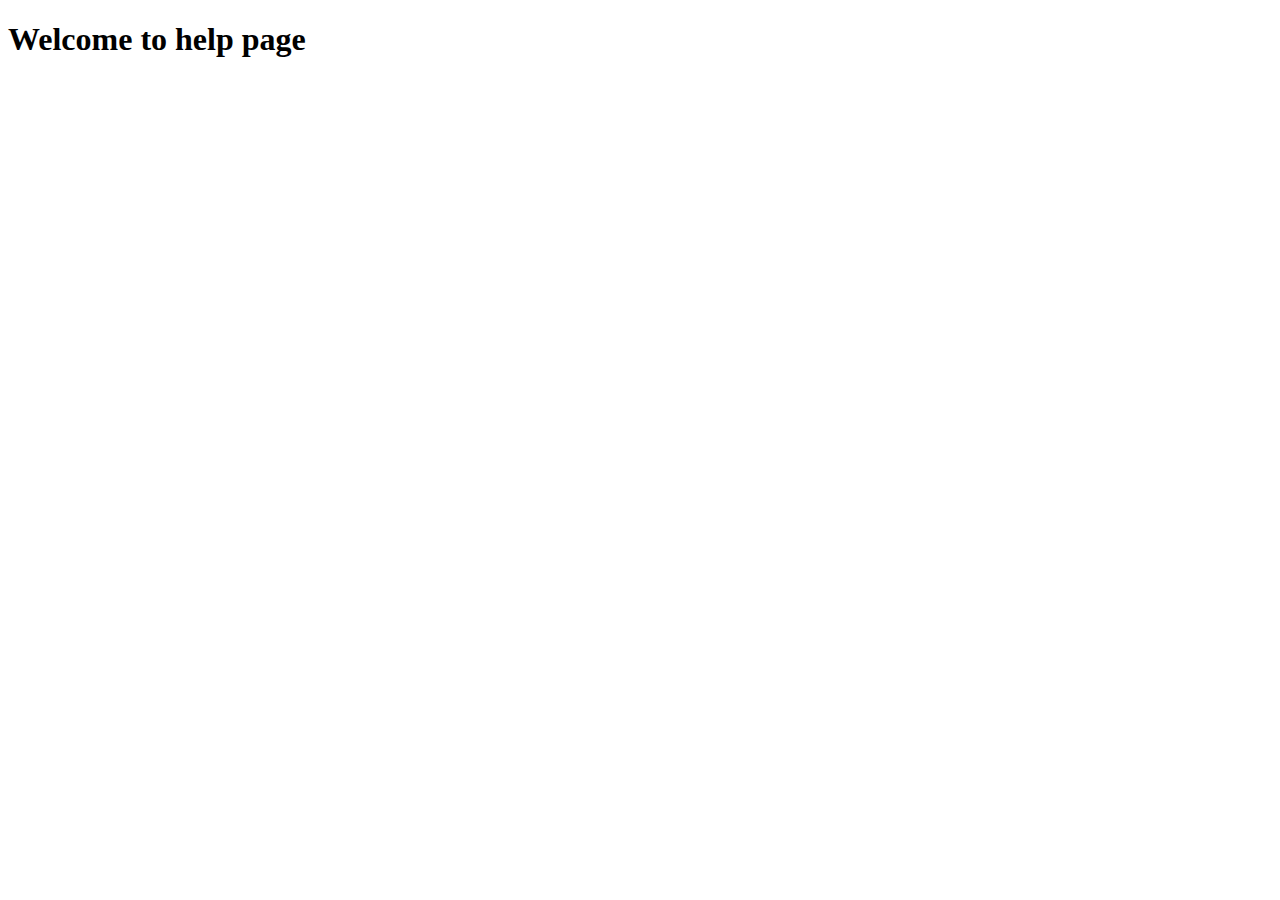
==== help.html @ 8f40b674 "add sign-up form" ====
<!DOCTYPE html>
<html lang="en">
<head>
    <meta charset="UTF-8">
    <meta name="viewport" content="width=device-width, initial-scale=1.0">
    <title>Help</title>
</head>
<body>
    <header>
        <h1>Welcome to help page</h1>
    </header>
</body>
</html>
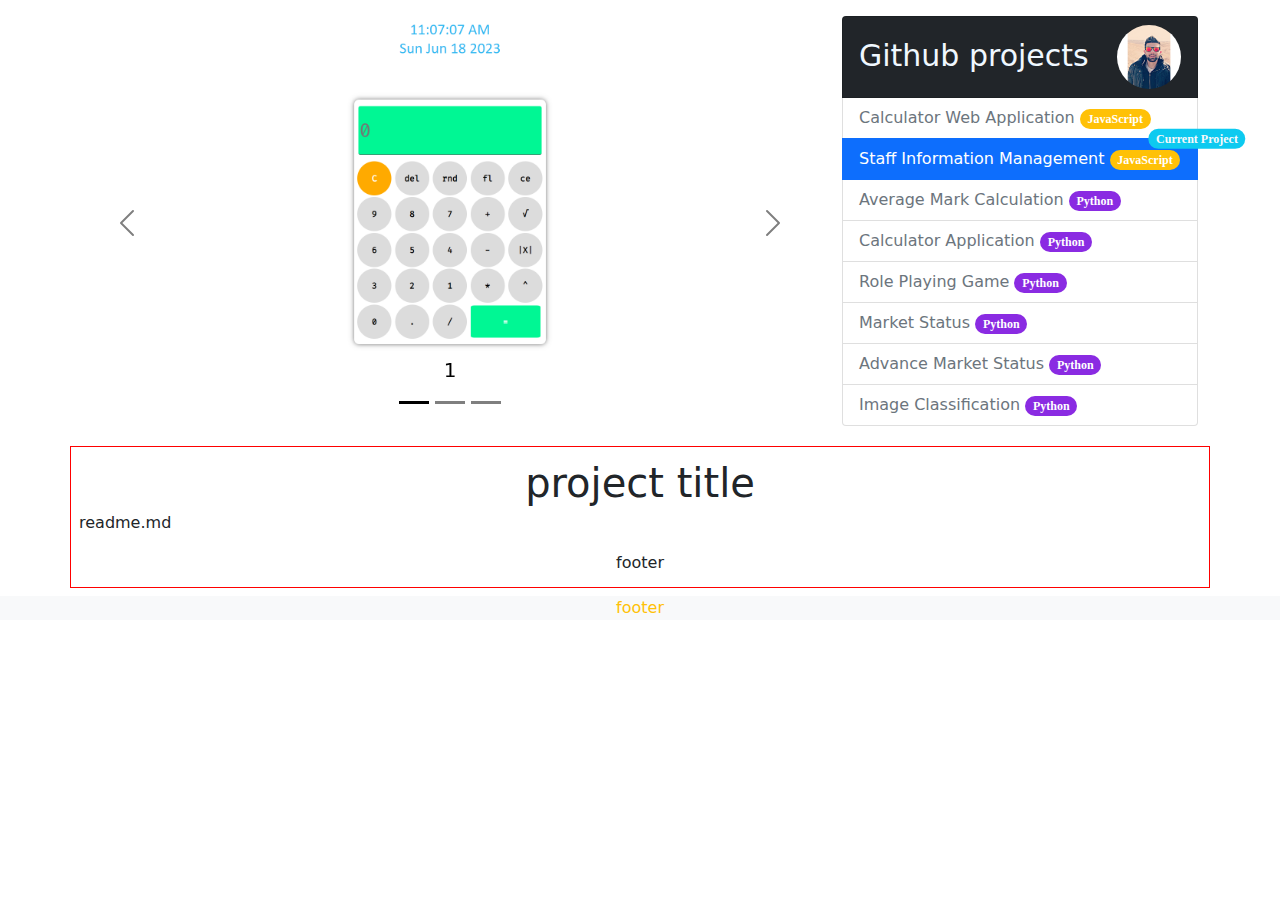
==== commit 3f14c379: "add help.html file" ====
--- a/help.html
+++ b/help.html
@@ -1,13 +1,129 @@
 <!DOCTYPE html>
 <html lang="en">
+
 <head>
     <meta charset="UTF-8">
     <meta name="viewport" content="width=device-width, initial-scale=1.0">
     <title>Help</title>
+    <link rel="stylesheet" href="styles/bootstrap/css/bootstrap.min.css">
+    <link rel="stylesheet" href="styles/help.css">
+    <script src="styles/bootstrap/js/bootstrap.min.js"></script>
 </head>
+
 <body>
-    <header>
-        <h1>Welcome to help page</h1>
-    </header>
+    <header></header>
+    <main>
+        <div class="container mt-3">
+            <div class="row mb-3" id="first-row">
+                <div id="carouselExampleDark"
+                    class="col-xxl-8 col-xl-8 col-lg-8 col-md-7 col-sm-12 carousel carousel-dark slide"
+                    data-bs-ride="carousel">
+                    <div class="carousel-indicators">
+                        <button type="button" data-bs-target="#carouselExampleDark" data-bs-slide-to="0" class="active"
+                            aria-current="true" aria-label="Slide 1"></button>
+                        <button type="button" data-bs-target="#carouselExampleDark" data-bs-slide-to="1"
+                            aria-label="Slide 2"></button>
+                        <button type="button" data-bs-target="#carouselExampleDark" data-bs-slide-to="2"
+                            aria-label="Slide 3"></button>
+                    </div>
+                    <div class="carousel-inner">
+                        <div class="carousel-item active" data-bs-interval="10000">
+                            <img src="styles/images/calculator.png" class="d-block w-100" alt="...">
+                            <div class="carousel-caption d-none d-md-block">
+                                <h5>1</h5>
+                            </div>
+                        </div>
+                        <div class="carousel-item" data-bs-interval="2000">
+                            <img src="styles/images/calculator.png" class="d-block w-100" alt="...">
+                            <div class="carousel-caption d-none d-md-block">
+                                <h5>2</h5>
+                            </div>
+                        </div>
+                        <div class="carousel-item">
+                            <img src="styles/images/calculator.png" class="d-block w-100" alt="...">
+                            <div class="carousel-caption d-none d-md-block">
+                                <h5>3</h5>
+                            </div>
+                        </div>
+                    </div>
+                    <button class="carousel-control-prev" type="button" data-bs-target="#carouselExampleDark"
+                        data-bs-slide="prev">
+                        <span class="carousel-control-prev-icon" aria-hidden="true"></span>
+                        <span class="visually-hidden">Previous</span>
+                    </button>
+                    <button class="carousel-control-next" type="button" data-bs-target="#carouselExampleDark"
+                        data-bs-slide="next">
+                        <span class="carousel-control-next-icon" aria-hidden="true"></span>
+                        <span class="visually-hidden">Next</span>
+                    </button>
+                </div>
+                <div class="col-xxl-4 col-xl-4 col-lg-4 col-md-5 col-sm-12">
+                    <ul class="list-group">
+                        <li class="list-group-item  bg-dark list-head">
+                            <div class="profile-holder">
+                                <a href="https://github.com/sinavahabi" class="header d-inline-block mt-2"  title="github.com/sinavahabi">Github projects</a>
+                                <img src="styles/images/profile.JPEG" alt="profile photo" id="profile" class="d-inline-block float-end"  title="github.com/sinavahabi">
+                            </div>
+                        </li>
+                        <li class="list-group-item" aria-current="true" title="calculator-mini-project">
+                            <a href="https://github.com/sinavahabi/calculator-mini-project" class="text-muted">Calculator Web Application</a>
+                            <span class="badge rounded-pill bg-warning javascript">JavaScript</span>
+                        </li>
+                        <li class="list-group-item active" title="staff-info-mini-project">
+                            <a href="https://github.com/sinavahabi/staff-info-mini-project" class="active">Staff Information Management</a>
+                            <span class="badge rounded-pill bg-warning javascript">JavaScript</span>
+                            <span
+                                class="position-absolute top-0 start-100 translate-middle badge rounded-pill bg-info" title="login.html">
+                                <a href="login.html" class="text-light" target="_blank">Current Project</a>       
+                            </span>
+                        </li>
+                        <li class="list-group-item" title="AverageMiniProject">
+                            <a href="https://github.com/sinavahabi/AverageMiniProject" class="text-muted">Average Mark Calculation</a>
+                            <span class="badge rounded-pill python">Python</span>
+                        </li>
+                        <li class="list-group-item" title="CalculatorMiniProject">
+                            <a href="https://github.com/sinavahabi/CalculatorMiniProject" class="text-muted">Calculator Application</a>
+                            <span class="badge rounded-pill python">Python</span>
+                        </li>
+                        <li class="list-group-item" title="RPGMiniProject">
+                            <a href="https://github.com/sinavahabi/RPGMiniProject" class="text-muted">Role Playing Game</a>
+                            <span class="badge rounded-pill python">Python</span>
+                        </li>
+                        <li class="list-group-item" title="MarketsMiniProject">
+                            <a href="https://github.com/sinavahabi/MarketsMiniProject" class="text-muted">Market Status</a>
+                            <span class="badge rounded-pill python">Python</span>
+                        </li>
+                        <li class="list-group-item" title="AdvanceMarketsMiniProject">
+                            <a href="https://github.com/sinavahabi/AdvanceMarketsMiniProject" class="text-muted">Advance Market Status</a>
+                            <span class="badge rounded-pill python">Python</span>
+                        </li>
+                        <li class="list-group-item" title="MachineVisionMiniProject">
+                            <a href="https://github.com/sinavahabi/MachineVisionMiniProject" class="text-muted">Image Classification</a>
+                            <span class="badge rounded-pill python">Python</span>
+                        </li>
+                    </ul>
+                </div>
+            </div>
+            <div class="row mb-2" id="second-row">
+                <div class="paragraph p-2">
+                    <header>
+                        <h1 class="text-center m-1">project title</h1>
+                    </header>
+                    <main>
+                        <article>
+                            <p>readme.md</p>
+                        </article>
+                    </main>
+                    <footer class="text-center m-1">
+                        footer
+                    </footer>
+                </div>
+            </div>
+        </div>
+    </main>
+    <footer class="text-center text-warning bg-light">
+        footer
+    </footer>
 </body>
+
 </html>--- a/styles/help.css
+++ b/styles/help.css
@@ -0,0 +1,58 @@
+@media (max-width: 576px) {
+    .carousel {
+        display: flex;
+        order: 1;
+    }
+}
+
+a {
+    text-decoration: none;
+}
+
+
+a.active {
+    color: white;
+}  
+
+#profile {
+    border-radius: 50%;
+    width: 4em;
+    height: 4em;
+}
+
+#profile:hover {
+    cursor: pointer;
+}
+
+.header {
+    font-size: 30px;
+    font-weight: 400;
+    color: aliceblue;
+}
+
+a.header:hover {
+    color: blue;
+}
+
+li:hover {
+    color: white;
+    background-color: #eef0f1;
+    cursor: pointer;
+}
+
+li.list-head:hover {
+    cursor: default;
+}
+
+.badge {
+    font-family: "Fira Code";
+}
+
+.python {
+    background-color: blueviolet;
+}
+
+.paragraph {
+    width:100%;
+    border: 1px solid red;
+}
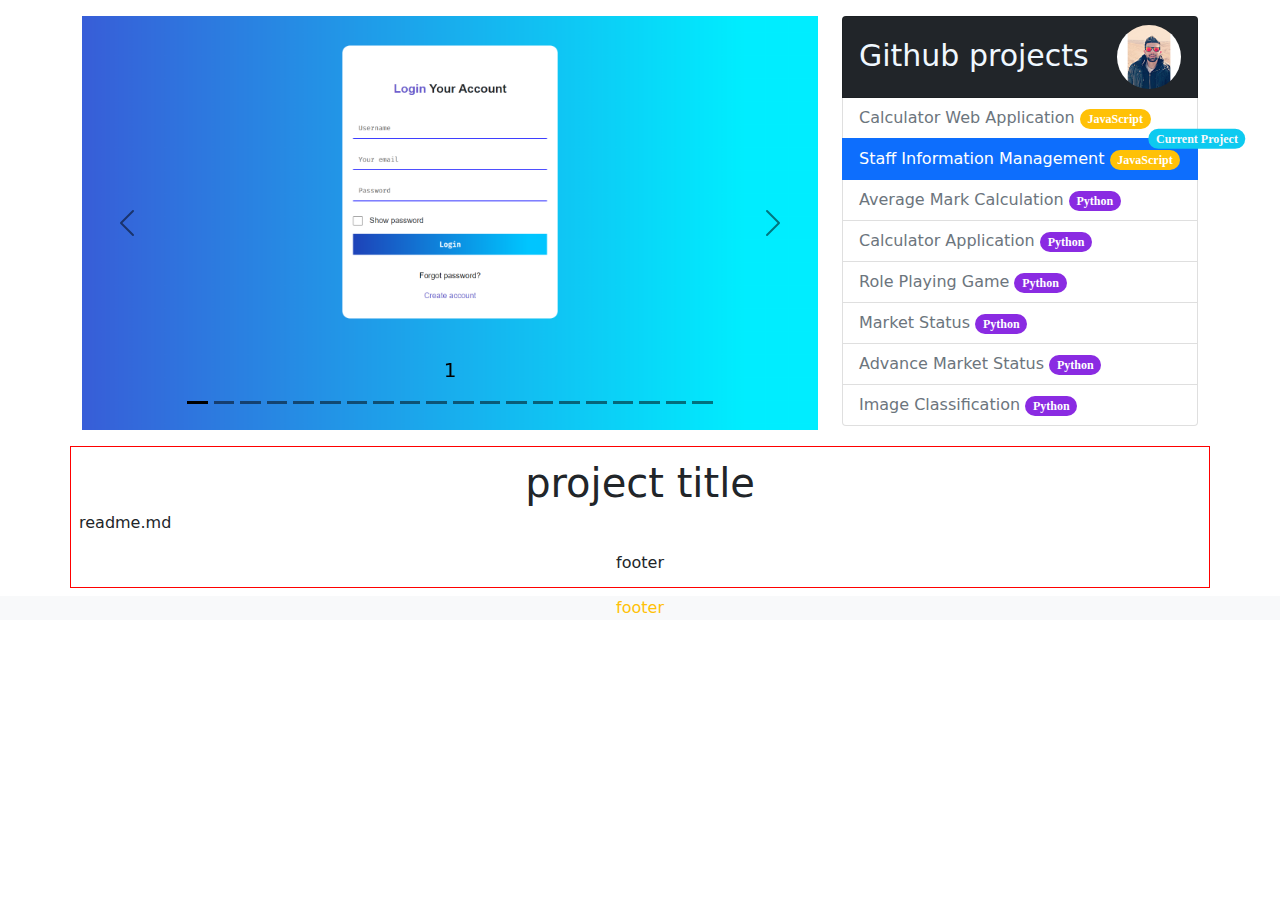
==== commit 119f8bd0: "add readme.txt file" ====
--- a/help.html
+++ b/help.html
@@ -25,24 +25,160 @@
                             aria-label="Slide 2"></button>
                         <button type="button" data-bs-target="#carouselExampleDark" data-bs-slide-to="2"
                             aria-label="Slide 3"></button>
+                        <button type="button" data-bs-target="#carouselExampleDark" data-bs-slide-to="3"
+                            aria-label="Slide 4"></button>
+                        <button type="button" data-bs-target="#carouselExampleDark" data-bs-slide-to="4"
+                            aria-label="Slide 5"></button>
+                        <button type="button" data-bs-target="#carouselExampleDark" data-bs-slide-to="5"
+                            aria-label="Slide 6"></button>
+                        <button type="button" data-bs-target="#carouselExampleDark" data-bs-slide-to="6"
+                            aria-label="Slide 7"></button>
+                        <button type="button" data-bs-target="#carouselExampleDark" data-bs-slide-to="7"
+                            aria-label="Slide 8"></button>
+                        <button type="button" data-bs-target="#carouselExampleDark" data-bs-slide-to="8"
+                            aria-label="Slide 9"></button>
+                        <button type="button" data-bs-target="#carouselExampleDark" data-bs-slide-to="9"
+                            aria-label="Slide 10"></button>
+                        <button type="button" data-bs-target="#carouselExampleDark" data-bs-slide-to="10"
+                            aria-label="Slide 11"></button>
+                        <button type="button" data-bs-target="#carouselExampleDark" data-bs-slide-to="11"
+                            aria-label="Slide 12"></button>
+                        <button type="button" data-bs-target="#carouselExampleDark" data-bs-slide-to="12"
+                            aria-label="Slide 13"></button>
+                        <button type="button" data-bs-target="#carouselExampleDark" data-bs-slide-to="13"
+                            aria-label="Slide 14"></button>
+                        <button type="button" data-bs-target="#carouselExampleDark" data-bs-slide-to="14"
+                            aria-label="Slide 15"></button>
+                        <button type="button" data-bs-target="#carouselExampleDark" data-bs-slide-to="15"
+                            aria-label="Slide 16"></button>
+                        <button type="button" data-bs-target="#carouselExampleDark" data-bs-slide-to="16"
+                            aria-label="Slide 17"></button>
+                        <button type="button" data-bs-target="#carouselExampleDark" data-bs-slide-to="17"
+                            aria-label="Slide 18"></button>
+                        <button type="button" data-bs-target="#carouselExampleDark" data-bs-slide-to="18"
+                            aria-label="Slide 19"></button>
+                        <button type="button" data-bs-target="#carouselExampleDark" data-bs-slide-to="19"
+                            aria-label="Slide 20"></button>
                     </div>
                     <div class="carousel-inner">
-                        <div class="carousel-item active" data-bs-interval="10000">
-                            <img src="styles/images/calculator.png" class="d-block w-100" alt="...">
+                        <div class="carousel-item active" data-bs-interval="5000">
+                            <img src="images/login (1).png" class="d-block w-100" alt="...">
                             <div class="carousel-caption d-none d-md-block">
                                 <h5>1</h5>
                             </div>
                         </div>
-                        <div class="carousel-item" data-bs-interval="2000">
-                            <img src="styles/images/calculator.png" class="d-block w-100" alt="...">
+                        <div class="carousel-item" data-bs-interval="3000">
+                            <img src="images/login (2).png" class="d-block w-100" alt="...">
                             <div class="carousel-caption d-none d-md-block">
                                 <h5>2</h5>
                             </div>
                         </div>
                         <div class="carousel-item">
-                            <img src="styles/images/calculator.png" class="d-block w-100" alt="...">
+                            <img src="images/login (3).png" class="d-block w-100" alt="...">
                             <div class="carousel-caption d-none d-md-block">
                                 <h5>3</h5>
+                            </div>
+                        </div>
+                        <div class="carousel-item" data-bs-interval="3000">
+                            <img src="images/login (4).png" class="d-block w-100" alt="...">
+                            <div class="carousel-caption d-none d-md-block">
+                                <h5>4</h5>
+                            </div>
+                        </div>
+                        <div class="carousel-item" data-bs-interval="3000">
+                            <img src="images/sign-up (1).png" class="d-block w-100" alt="...">
+                            <div class="carousel-caption d-none d-md-block">
+                                <h5>5</h5>
+                            </div>
+                        </div>
+                        <div class="carousel-item">
+                            <img src="images/sign-up (2).png" class="d-block w-100" alt="...">
+                            <div class="carousel-caption d-none d-md-block">
+                                <h5>6</h5>
+                            </div>
+                        </div>
+                        <div class="carousel-item" data-bs-interval="3000">
+                            <img src="images/sign-up (3).png" class="d-block w-100" alt="...">
+                            <div class="carousel-caption d-none d-md-block">
+                                <h5>7</h5>
+                            </div>
+                        </div>
+                        <div class="carousel-item" data-bs-interval="3000">
+                            <img src="images/sign-up (4).png" class="d-block w-100" alt="...">
+                            <div class="carousel-caption d-none d-md-block">
+                                <h5>8</h5>
+                            </div>
+                        </div>
+                        <div class="carousel-item">
+                            <img src="images/sign-up (5).png" class="d-block w-100" alt="...">
+                            <div class="carousel-caption d-none d-md-block">
+                                <h5>9</h5>
+                            </div>
+                        </div>
+                        <div class="carousel-item" data-bs-interval="3000">
+                            <img src="images/sign-up (6).png" class="d-block w-100" alt="...">
+                            <div class="carousel-caption d-none d-md-block">
+                                <h5>10</h5>
+                            </div>
+                        </div>
+                        <div class="carousel-item" data-bs-interval="3000">
+                            <img src="images/reset-pass (1).png" class="d-block w-100" alt="...">
+                            <div class="carousel-caption d-none d-md-block">
+                                <h5>11</h5>
+                            </div>
+                        </div>
+                        <div class="carousel-item">
+                            <img src="images/reset-pass (2).png" class="d-block w-100" alt="...">
+                            <div class="carousel-caption d-none d-md-block">
+                                <h5>12</h5>
+                            </div>
+                        </div>
+                        <div class="carousel-item" data-bs-interval="3000">
+                            <img src="images/reset-pass (2).png" class="d-block w-100" alt="...">
+                            <div class="carousel-caption d-none d-md-block">
+                                <h5>13</h5>
+                            </div>
+                        </div>
+                        <div class="carousel-item" data-bs-interval="3000">
+                            <img src="images/reset-pass (3).png" class="d-block w-100" alt="...">
+                            <div class="carousel-caption d-none d-md-block">
+                                <h5>14</h5>
+                            </div>
+                        </div>
+                        <div class="carousel-item">
+                            <img src="images/reset-pass (4).png" class="d-block w-100" alt="...">
+                            <div class="carousel-caption d-none d-md-block">
+                                <h5>15</h5>
+                            </div>
+                        </div>
+                        <div class="carousel-item" data-bs-interval="3000">
+                            <img src="images/index (1).png" class="d-block w-100" alt="...">
+                            <div class="carousel-caption d-none d-md-block">
+                                <h5>16</h5>
+                            </div>
+                        </div>
+                        <div class="carousel-item" data-bs-interval="3000">
+                            <img src="images/index (2).png" class="d-block w-100" alt="...">
+                            <div class="carousel-caption d-none d-md-block">
+                                <h5>17</h5>
+                            </div>
+                        </div>
+                        <div class="carousel-item">
+                            <img src="images/index (3).png" class="d-block w-100" alt="...">
+                            <div class="carousel-caption d-none d-md-block">
+                                <h5>18</h5>
+                            </div>
+                        </div>
+                        <div class="carousel-item" data-bs-interval="3000">
+                            <img src="images/index (4).png" class="d-block w-100" alt="...">
+                            <div class="carousel-caption d-none d-md-block">
+                                <h5>19</h5>
+                            </div>
+                        </div>
+                        <div class="carousel-item" data-bs-interval="3000">
+                            <img src="images/index (5).png" class="d-block w-100" alt="...">
+                            <div class="carousel-caption d-none d-md-block">
+                                <h5>20</h5>
                             </div>
                         </div>
                     </div>
@@ -61,44 +197,54 @@
                     <ul class="list-group">
                         <li class="list-group-item  bg-dark list-head">
                             <div class="profile-holder">
-                                <a href="https://github.com/sinavahabi" class="header d-inline-block mt-2"  title="github.com/sinavahabi">Github projects</a>
-                                <img src="styles/images/profile.JPEG" alt="profile photo" id="profile" class="d-inline-block float-end"  title="github.com/sinavahabi">
+                                <a href="https://github.com/sinavahabi" class="header d-inline-block mt-2"
+                                    title="github.com/sinavahabi">Github projects</a>
+                                <img src="styles/images/profile.JPEG" alt="profile photo" id="profile"
+                                    class="d-inline-block float-end" title="github.com/sinavahabi">
                             </div>
                         </li>
                         <li class="list-group-item" aria-current="true" title="calculator-mini-project">
-                            <a href="https://github.com/sinavahabi/calculator-mini-project" class="text-muted">Calculator Web Application</a>
+                            <a href="https://github.com/sinavahabi/calculator-mini-project"
+                                class="text-muted">Calculator Web Application</a>
                             <span class="badge rounded-pill bg-warning javascript">JavaScript</span>
                         </li>
                         <li class="list-group-item active" title="staff-info-mini-project">
-                            <a href="https://github.com/sinavahabi/staff-info-mini-project" class="active">Staff Information Management</a>
+                            <a href="https://github.com/sinavahabi/staff-info-mini-project" class="active">Staff
+                                Information Management</a>
                             <span class="badge rounded-pill bg-warning javascript">JavaScript</span>
-                            <span
-                                class="position-absolute top-0 start-100 translate-middle badge rounded-pill bg-info" title="login.html">
-                                <a href="login.html" class="text-light" target="_blank">Current Project</a>       
+                            <span class="position-absolute top-0 start-100 translate-middle badge rounded-pill bg-info"
+                                title="login.html">
+                                <a href="login.html" class="text-light" target="_blank">Current Project</a>
                             </span>
                         </li>
                         <li class="list-group-item" title="AverageMiniProject">
-                            <a href="https://github.com/sinavahabi/AverageMiniProject" class="text-muted">Average Mark Calculation</a>
+                            <a href="https://github.com/sinavahabi/AverageMiniProject" class="text-muted">Average Mark
+                                Calculation</a>
                             <span class="badge rounded-pill python">Python</span>
                         </li>
                         <li class="list-group-item" title="CalculatorMiniProject">
-                            <a href="https://github.com/sinavahabi/CalculatorMiniProject" class="text-muted">Calculator Application</a>
+                            <a href="https://github.com/sinavahabi/CalculatorMiniProject" class="text-muted">Calculator
+                                Application</a>
                             <span class="badge rounded-pill python">Python</span>
                         </li>
                         <li class="list-group-item" title="RPGMiniProject">
-                            <a href="https://github.com/sinavahabi/RPGMiniProject" class="text-muted">Role Playing Game</a>
+                            <a href="https://github.com/sinavahabi/RPGMiniProject" class="text-muted">Role Playing
+                                Game</a>
                             <span class="badge rounded-pill python">Python</span>
                         </li>
                         <li class="list-group-item" title="MarketsMiniProject">
-                            <a href="https://github.com/sinavahabi/MarketsMiniProject" class="text-muted">Market Status</a>
+                            <a href="https://github.com/sinavahabi/MarketsMiniProject" class="text-muted">Market
+                                Status</a>
                             <span class="badge rounded-pill python">Python</span>
                         </li>
                         <li class="list-group-item" title="AdvanceMarketsMiniProject">
-                            <a href="https://github.com/sinavahabi/AdvanceMarketsMiniProject" class="text-muted">Advance Market Status</a>
+                            <a href="https://github.com/sinavahabi/AdvanceMarketsMiniProject" class="text-muted">Advance
+                                Market Status</a>
                             <span class="badge rounded-pill python">Python</span>
                         </li>
                         <li class="list-group-item" title="MachineVisionMiniProject">
-                            <a href="https://github.com/sinavahabi/MachineVisionMiniProject" class="text-muted">Image Classification</a>
+                            <a href="https://github.com/sinavahabi/MachineVisionMiniProject" class="text-muted">Image
+                                Classification</a>
                             <span class="badge rounded-pill python">Python</span>
                         </li>
                     </ul>
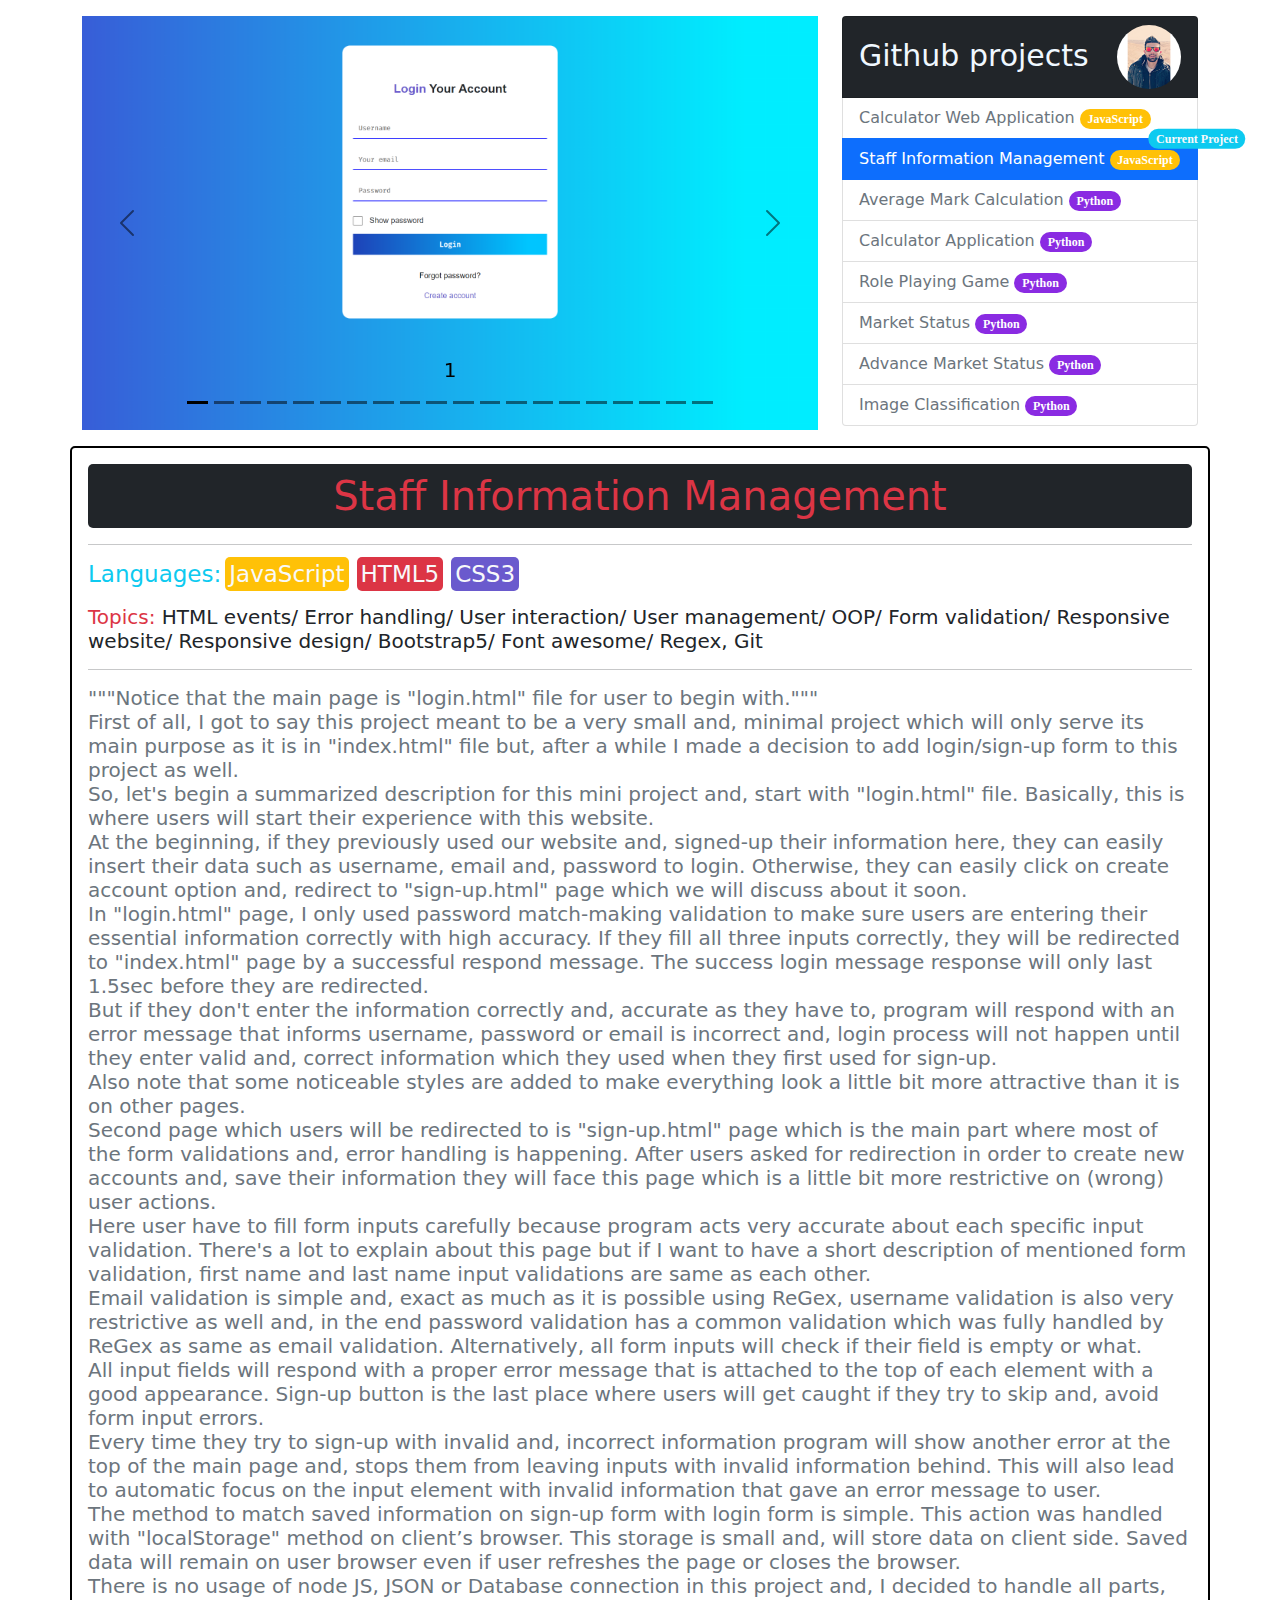
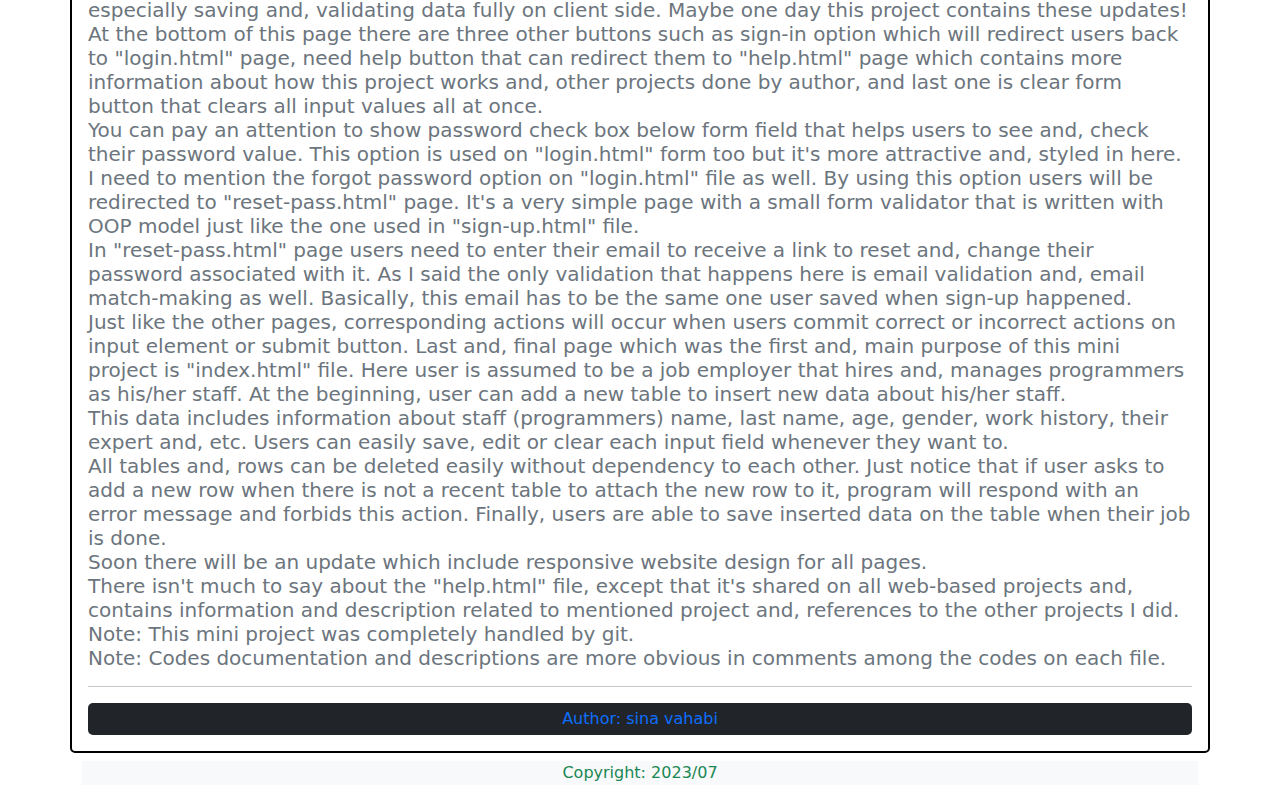
==== commit 875afbc7: "update help.html file" ====
--- a/help.html
+++ b/help.html
@@ -251,25 +251,126 @@
                 </div>
             </div>
             <div class="row mb-2" id="second-row">
-                <div class="paragraph p-2">
+                <div class="paragraph p-3">
                     <header>
-                        <h1 class="text-center m-1">project title</h1>
+                        <h1 class="text-center text-danger p-2 bg-dark" id="text-header">Staff Information Management
+                        </h1>
+                        <hr>
                     </header>
                     <main>
                         <article>
-                            <p>readme.md</p>
+                            <h2 class="mb-3" id="head2">
+                                <span class="text-info">Languages:</span><span
+                                    class="text-light bg-warning m-1 p-1 JS">JavaScript</span><span
+                                    class="text-light bg-danger m-1 p-1 HTML">HTML5</span><span
+                                    class="text-light m-1 p-1 CSS">CSS3</span>
+                            </h2>
+                            <h3 class="mb-3" id="head3">
+                                <span class="text-danger">Topics:</span> HTML events/ Error handling/ User interaction/
+                                User management/ OOP/ Form
+                                validation/ Responsive website/ Responsive design/ Bootstrap5/ Font awesome/ Regex, Git
+                            </h3>
+                            <hr>
+                            <p class="h5 text-muted">
+                                """Notice that the main page is "login.html" file for user to begin with.""" <br>
+                                First of all, I got to say this project meant to be a very small and, minimal project
+                                which will only serve its main purpose as it is in "index.html" file but, after a while
+                                I made a decision to add login/sign-up form to this project as well. <br>
+                                So, let's begin a summarized description for this mini project and, start with
+                                "login.html" file. Basically, this is where users will start their experience with this
+                                website. <br>
+                                At the beginning, if they previously used our website and, signed-up their information
+                                here, they can easily insert their data such as username, email and, password to login.
+                                Otherwise, they can easily click on create account option and, redirect to
+                                "sign-up.html" page which we will discuss about it soon. <br>
+                                In "login.html" page, I only used password match-making validation to make sure users
+                                are entering their essential information correctly with high accuracy. If they fill all
+                                three inputs correctly, they will be redirected to "index.html" page by a successful
+                                respond message. The success login message response will only last 1.5sec before they
+                                are redirected. <br>
+                                But if they don't enter the information correctly and, accurate as they have to, program
+                                will respond with an error message that informs username, password or email is incorrect
+                                and, login process will not happen until they enter valid and, correct information which
+                                they used when they first used for sign-up. <br>
+                                Also note that some noticeable styles are added to make everything look a little bit
+                                more attractive than it is on other pages. <br>
+                                Second page which users will be redirected to is "sign-up.html" page which is the main
+                                part where most of the form validations and, error handling is happening. After users
+                                asked for redirection in order to create new accounts and, save their information they
+                                will face this page which is a little bit more restrictive on (wrong) user actions. <br>
+                                Here user have to fill form inputs carefully because program acts very accurate about
+                                each specific input validation. There's a lot to explain about this page but if I want
+                                to have a short description of mentioned form validation, first name and last name input
+                                validations are same as each other. <br>
+                                Email validation is simple and, exact as much as it is possible using ReGex, username
+                                validation is also very restrictive as well and, in the end password validation has a
+                                common validation which was fully handled by ReGex as same as email validation.
+                                Alternatively, all form inputs will check if their field is empty or what. <br>
+                                All input fields will respond with a proper error message that is attached to the top of
+                                each element with a good appearance. Sign-up button is the last place where users will
+                                get caught if they try to skip and, avoid form input errors. <br>
+                                Every time they try to sign-up with invalid and, incorrect information program will show
+                                another error at the top of the main page and, stops them from leaving inputs with
+                                invalid information behind. This will also lead to automatic focus on the input element
+                                with invalid information that gave an error message to user. <br>
+                                The method to match saved information on sign-up form with login form is simple. This
+                                action was handled with "localStorage" method on client’s browser. This storage is small
+                                and, will store data on client side. Saved data will remain on user browser even if user
+                                refreshes the page or closes the browser. <br>
+                                There is no usage of node JS, JSON or Database connection in this project and, I decided
+                                to handle all parts, especially saving and, validating data fully on client side. Maybe
+                                one day this project contains these updates! <br>
+                                At the bottom of this page there are three other buttons such as sign-in option which
+                                will redirect users back to "login.html" page, need help button that can redirect them
+                                to "help.html" page which contains more information about how this project works and,
+                                other projects done by author, and last one is clear form button that clears all input
+                                values all at once. <br>
+                                You can pay an attention to show password check box below form field that helps users to
+                                see and, check their password value. This option is used on "login.html" form too but
+                                it's more attractive and, styled in here. <br>
+                                I need to mention the forgot password option on "login.html" file as well. By using this
+                                option users will be redirected to "reset-pass.html" page. It's a very simple page with
+                                a small form validator that is written with OOP model just like the one used in
+                                "sign-up.html" file. <br>
+                                In "reset-pass.html" page users need to enter their email to receive a link to reset
+                                and, change their password associated with it. As I said the only validation that
+                                happens here is email validation and, email match-making as well. Basically, this email
+                                has to be the same one user saved when sign-up happened. <br>
+                                Just like the other pages, corresponding actions will occur when users commit correct or
+                                incorrect actions on input element or submit button.
+                                Last and, final page which was the first and, main purpose of this mini project is
+                                "index.html" file. Here user is assumed to be a job employer that hires and, manages
+                                programmers as his/her staff. At the beginning, user can add a new table to insert new
+                                data about his/her staff. <br>
+                                This data includes information about staff (programmers) name, last name, age, gender,
+                                work history, their expert and, etc. Users can easily save, edit or clear each input
+                                field whenever they want to. <br>
+                                All tables and, rows can be deleted easily without dependency to each other. Just notice
+                                that if user asks to add a new row when there is not a recent table to attach the new
+                                row to it, program will respond with an error message and forbids this action. Finally,
+                                users are able to save inserted data on the table when their job is done. <br>
+                                Soon there will be an update which include responsive website design for all pages. <br>
+                                There isn't much to say about the "help.html" file, except that it's shared on all
+                                web-based projects and, contains information and description related to mentioned
+                                project and, references to the other projects I did. <br>
+                                Note: This mini project was completely handled by git. <br>
+                                Note: Codes documentation and descriptions are more obvious in comments among the codes
+                                on each file.
+                            </p>
                         </article>
                     </main>
-                    <footer class="text-center m-1">
-                        footer
+                    <hr>
+                    <footer class="text-center bg-dark text-primary p-1" id="text-footer">
+                        Author: sina vahabi
                     </footer>
                 </div>
             </div>
+            <footer class="text-center text-success bg-light mb-3">
+                Copyright: 2023/07
+            </footer>
         </div>
     </main>
-    <footer class="text-center text-warning bg-light">
-        footer
-    </footer>
+    <footer></footer>
 </body>
 
 </html>--- a/styles/help.css
+++ b/styles/help.css
@@ -54,5 +54,26 @@
 
 .paragraph {
     width:100%;
-    border: 1px solid red;
+    border: 2px solid black;
+    border-radius: 5px;
 }
+
+#head2 {
+    font-size: 23px;
+}
+
+#head3 {
+    font-size: 20px;
+}
+
+.JS, .HTML, .CSS {
+    border-radius: 5px;
+}
+
+.CSS {
+    background-color: slateblue;
+}
+
+#text-header, #text-footer {
+    border-radius: 5px;
+}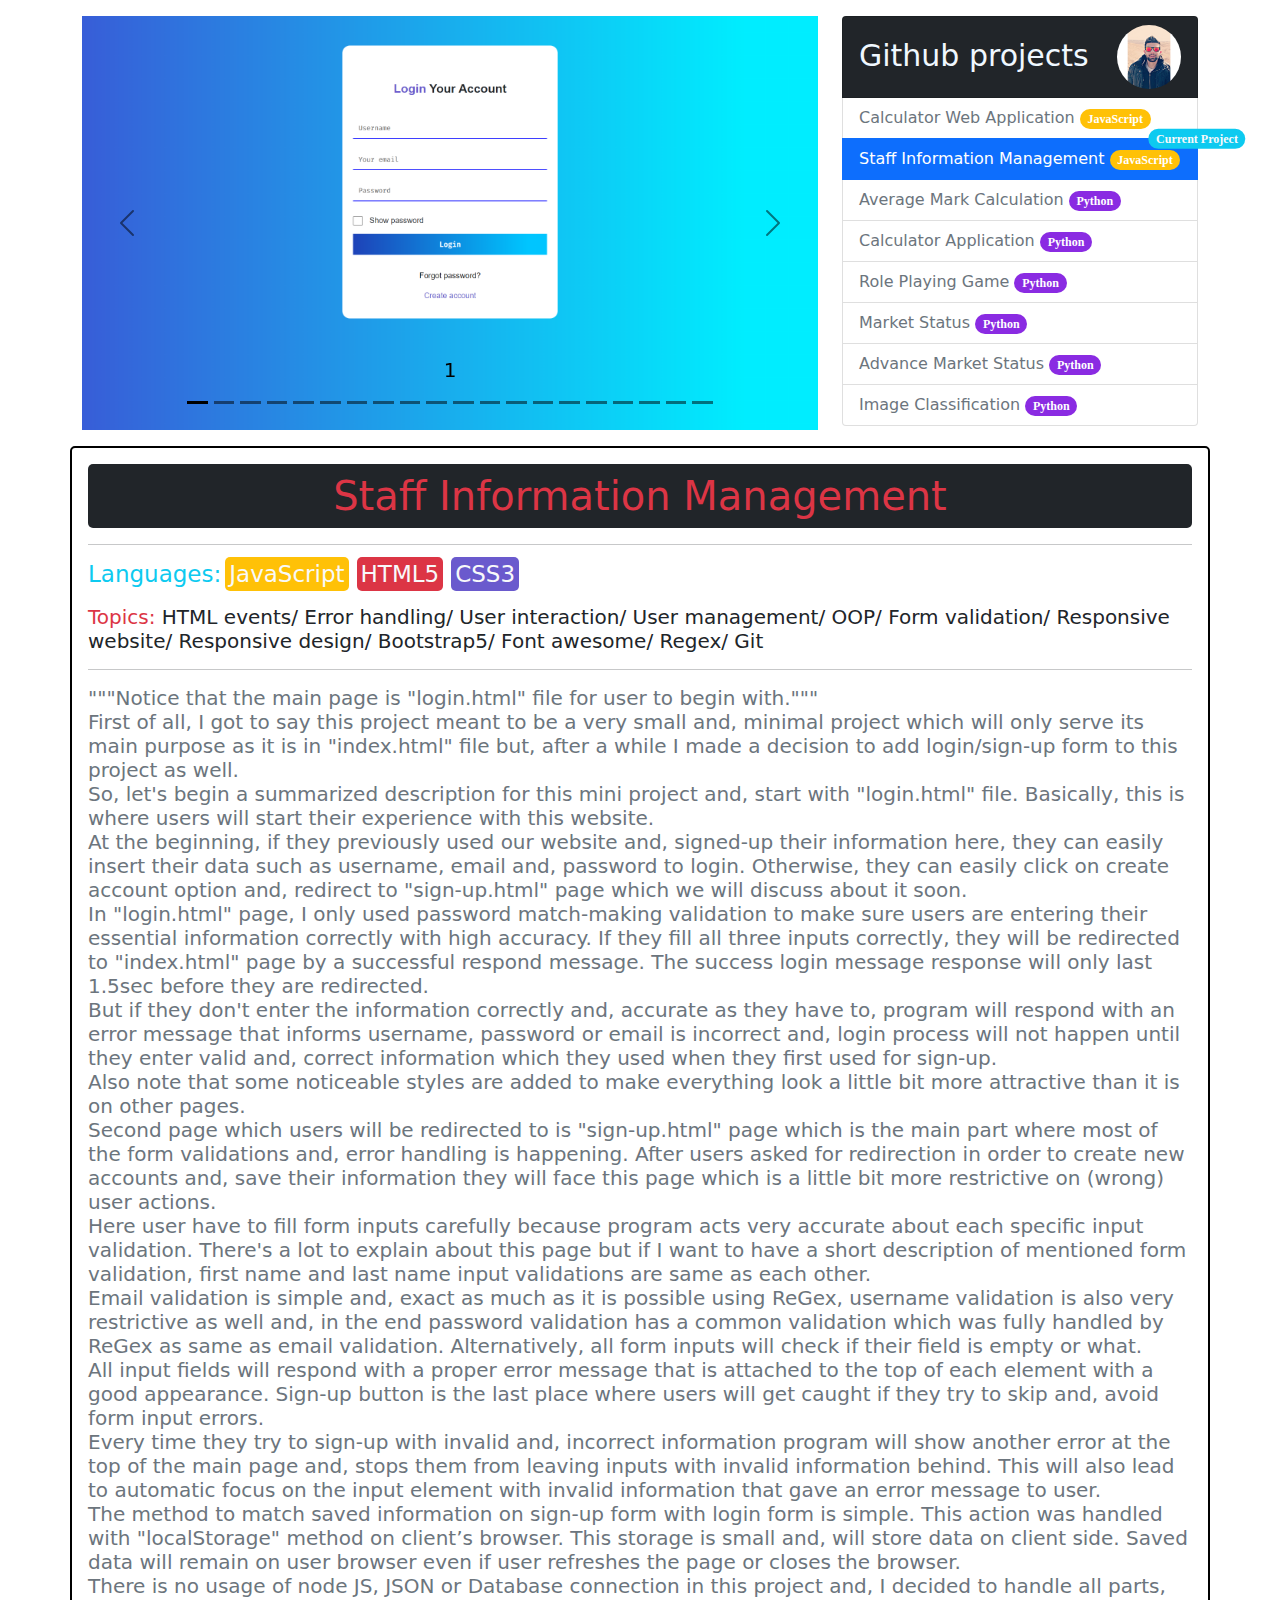
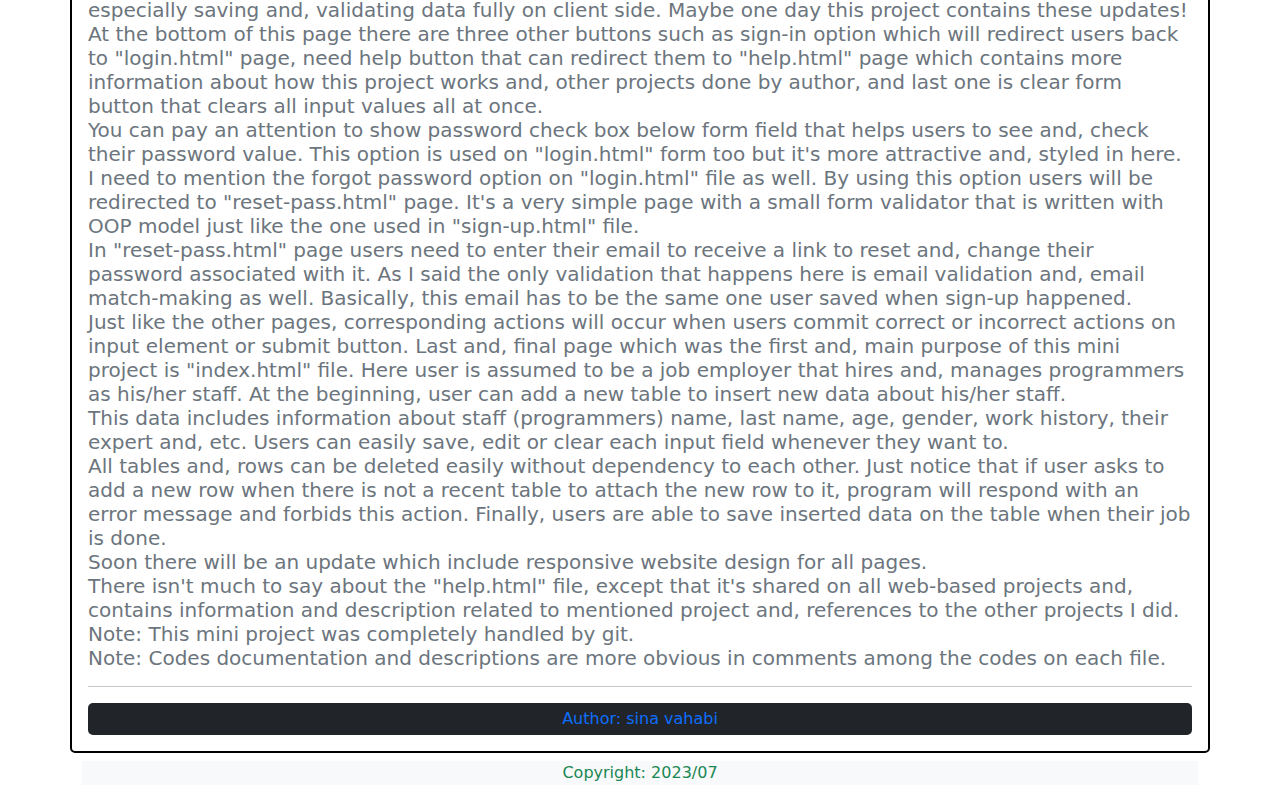
==== commit 288f612d: "responsive page feature" ====
--- a/help.html
+++ b/help.html
@@ -268,7 +268,7 @@
                             <h3 class="mb-3" id="head3">
                                 <span class="text-danger">Topics:</span> HTML events/ Error handling/ User interaction/
                                 User management/ OOP/ Form
-                                validation/ Responsive website/ Responsive design/ Bootstrap5/ Font awesome/ Regex, Git
+                                validation/ Responsive website/ Responsive design/ Bootstrap5/ Font awesome/ Regex/ Git
                             </h3>
                             <hr>
                             <p class="h5 text-muted">
--- a/styles/help.css
+++ b/styles/help.css
@@ -12,7 +12,7 @@
 
 a.active {
     color: white;
-}  
+}
 
 #profile {
     border-radius: 50%;
@@ -53,7 +53,7 @@
 }
 
 .paragraph {
-    width:100%;
+    width: 100%;
     border: 2px solid black;
     border-radius: 5px;
 }
@@ -66,7 +66,9 @@
     font-size: 20px;
 }
 
-.JS, .HTML, .CSS {
+.JS,
+.HTML,
+.CSS {
     border-radius: 5px;
 }
 
@@ -74,6 +76,14 @@
     background-color: slateblue;
 }
 
-#text-header, #text-footer {
+#text-header,
+#text-footer {
     border-radius: 5px;
+}
+
+@media screen and (max-width: 420px) {
+    .CSS {
+        display: block;
+        width: fit-content;
+    }
 }